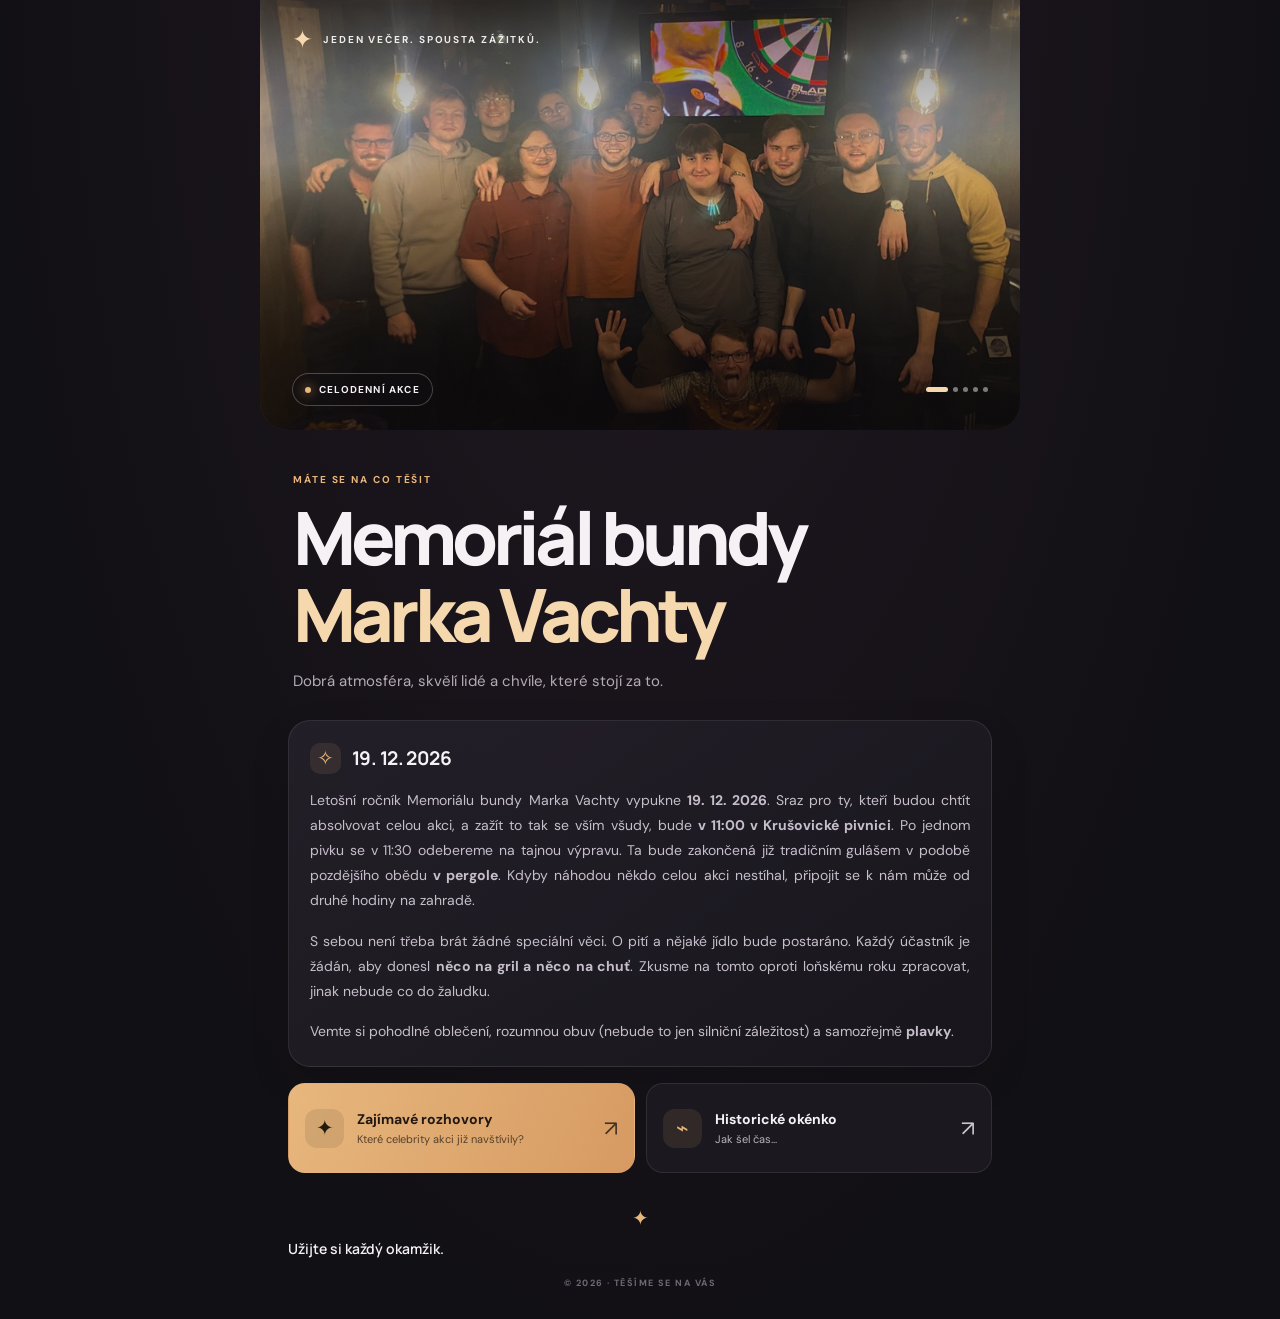
==== index.html @ c3825014 "prvni nahrani webu" ====
<!DOCTYPE html>
<html lang="cs">
<head>
  <meta charset="UTF-8">
  <meta name="viewport" content="width=device-width, initial-scale=1.0">
  <meta name="theme-color" content="#111014">
  <meta name="description" content="Informace o večerní akci.">
  <title>Memoriál bundy Marka Vachty</title>
  <link rel="preconnect" href="https://fonts.googleapis.com">
  <link rel="preconnect" href="https://fonts.gstatic.com" crossorigin>
  <link href="https://fonts.googleapis.com/css2?family=DM+Sans:wght@400;500;600;700&family=Manrope:wght@400;500;600;700;800&display=swap" rel="stylesheet">
  <link rel="stylesheet" href="style.css">
  <script src="script.js" defer></script>
</head>
<body>
  <main class="page-shell">
    <header class="hero" aria-label="Fotografie z večerní akce">
      <div class="hero-slides">
        
        <div class="hero-slide is-active"
            style="--slide-image: url('images/uvodka/1.jpeg')"
            role="img"
            aria-label="Fotografie 1"></div>
        <div class="hero-slide"
            style="--slide-image: url('images/uvodka/2.jpeg')"
            role="img"
            aria-label="Fotografie 2"></div>
        <div class="hero-slide"
            style="--slide-image: url('images/uvodka/3.jpeg')"
            role="img"
            aria-label="Fotografie 3"></div>
        <div class="hero-slide"
            style="--slide-image: url('images/uvodka/4.jpeg')"
            role="img"
            aria-label="Fotografie 4"></div>
        <div class="hero-slide"
            style="--slide-image: url('images/uvodka/5.jpeg')"
            role="img"
            aria-label="Fotografie 5"></div>
</div>
      <div class="hero-shade"></div>
      <div class="hero-topline">
        <span class="brand-mark" aria-hidden="true">✦</span>
        <span class="eyebrow">JEDEN VEČER. SPOUSTA ZÁŽITKŮ.</span>
      </div>
      <div class="hero-bottom">
        <span class="event-tag"><span class="tag-dot"></span> CELODENNÍ AKCE</span>
        <div class="slide-indicators" aria-label="Fotografie">
          <span class="indicator is-active"></span><span class="indicator"></span><span class="indicator"></span><span class="indicator"></span><span class="indicator"></span>
        </div>
      </div>
    </header>

    <section class="intro">
      <p class="section-kicker">MÁTE SE NA CO TĚŠIT</p>
      <h1>Memoriál bundy<br><span>Marka Vachty</span></h1>
      <p class="subtitle">Dobrá atmosféra, skvělí lidé a chvíle, které stojí za to.</p>
    </section>

    <section class="content-card">
      <div class="card-heading">
        <span class="mini-icon" aria-hidden="true">✧</span>
        <h2>19. 12. 2026</h2>
      </div>
      <p>
        Letošní ročník Memoriálu bundy Marka Vachty vypukne <strong>19. 12. 2026</strong>. Sraz pro ty, kteří budou chtít 
        absolvovat celou akci, a zažít to tak se vším všudy, bude <strong>v 11:00 v Krušovické pivnici</strong>. Po jednom 
        pivku se v 11:30 odebereme na tajnou výpravu. Ta bude zakončená již tradičním gulášem v podobě pozdějšího obědu 
        <strong>v pergole</strong>. Kdyby náhodou někdo celou akci nestíhal, připojit se k nám může od druhé hodiny na
        zahradě.
      </p>
      <p>
        S sebou není třeba brát žádné speciální věci. O pití a nějaké jídlo bude postaráno. Každý účastník je žádán,
        aby donesl <strong>něco na gril a něco na chuť</strong>. Zkusme na tomto oproti loňskému roku zpracovat, jinak
        nebude co do žaludku.
      </p>
      <p>
        Vemte si pohodlné oblečení, rozumnou obuv (nebude to jen silniční záležitost) a samozřejmě <strong>plavky</strong>.
      </p>
    </section>

    <section class="actions" aria-label="Další informace">
      <a class="action-button action-primary" href="rozhovory.html">
        <span class="button-icon" aria-hidden="true">✦</span>
        <span><strong>Zajímavé rozhovory</strong><small>Které celebrity akci již navštívily?</small></span>
        <span class="arrow" aria-hidden="true">↗</span>
      </a>
      <a class="action-button action-secondary" href="historie.html">
        <span class="button-icon" aria-hidden="true">⌁</span>
        <span><strong>Historické okénko</strong><small>Jak šel čas...</small></span>
        <span class="arrow" aria-hidden="true">↗</span>
      </a>
    </section>

    <footer class="site-footer">
      <span class="footer-star" aria-hidden="true">✦</span>
      <p>Užijte si každý okamžik.</p>
      <span class="copyright">© <span id="year"></span> · TĚŠÍME SE NA VÁS</span>
    </footer>
  </main>
</body>
</html>
---- style.css ----
/* Základní vzhled – mobilní zařízení jako první */
:root {
  color-scheme: dark;
  --bg: #111014;
  --panel: #1b191f;
  --panel-soft: #211e26;
  --text: #f6f1f5;
  --muted: #b4abb8;
  --accent: #e9b77b;
  --accent-light: #f6d8ae;
  --line: rgba(255,255,255,.09);
  --radius: 22px;
}

* { box-sizing: border-box; }
html { scroll-behavior: smooth; }
body {
  margin: 0;
  min-height: 100vh;
  background:
    radial-gradient(ellipse at 50% -10%, rgba(113, 65, 101, .18), transparent 42rem),
    var(--bg);
  color: var(--text);
  font-family: "DM Sans", sans-serif;
  -webkit-font-smoothing: antialiased;
}
a { color: inherit; }
.page-shell {
  width: min(100%, 760px);
  margin: 0 auto;
  padding: 0 18px 28px;
}
.hero {
  position: relative;
  height: clamp(290px, 74vw, 490px);
  min-height: 290px;
  overflow: hidden;
  margin: 0 -18px;
  background: #29212b;
  isolation: isolate;
}
.hero-slides, .hero-slide, .hero-shade { position: absolute; inset: 0; }
.hero-slide {
  background-image: var(--slide-image);
  background-position: center;
  background-size: cover;
  opacity: 0;
  transform: scale(1.035);
  transition: opacity 1.1s ease, transform 6s ease;
}
.hero-slide.is-active { opacity: 1; transform: scale(1); }
.hero-shade {
  background: linear-gradient(180deg, rgba(12,10,14,.56) 0%, rgba(12,10,14,.06) 38%, rgba(12,10,14,.78) 100%);
  z-index: 1;
  pointer-events: none;
}
.hero-topline, .hero-bottom {
  position: absolute;
  z-index: 2;
  left: 22px;
  right: 22px;
  display: flex;
  align-items: center;
  justify-content: space-between;
}
.hero-topline { top: 23px; justify-content: flex-start; gap: 10px; }
.brand-mark { color: var(--accent-light); font-size: 25px; }
.eyebrow, .section-kicker, .copyright {
  font-size: 10px;
  font-weight: 700;
  letter-spacing: .19em;
}
.eyebrow { color: rgba(255,255,255,.9); }
.hero-bottom { bottom: 24px; }
.event-tag {
  display: inline-flex;
  align-items: center;
  gap: 8px;
  border: 1px solid rgba(255,255,255,.24);
  background: rgba(18,15,20,.4);
  backdrop-filter: blur(12px);
  padding: 9px 12px;
  border-radius: 100px;
  font-size: 10px;
  letter-spacing: .12em;
  font-weight: 700;
}
.tag-dot { width: 6px; height: 6px; border-radius: 50%; background: var(--accent); box-shadow: 0 0 12px var(--accent); }
.slide-indicators { display: flex; gap: 5px; align-items: center; }
.indicator { width: 5px; height: 5px; border-radius: 10px; background: rgba(255,255,255,.45); transition: width .3s, background .3s; }
.indicator.is-active { width: 22px; background: var(--accent-light); }

.intro { padding: 35px 5px 25px; }
.section-kicker { margin: 0 0 13px; color: var(--accent); }
h1, h2, p { margin-top: 0; }
p {
  text-align: justify;
}
h1 {
  font-family: "Manrope", sans-serif;
  font-size: clamp(2.3rem, 10vw, 4.6rem);
  letter-spacing: -.065em;
  line-height: 1.04;
  margin-bottom: 17px;
  font-weight: 800;
}
h1 span { color: var(--accent-light); }
.subtitle {
  max-width: 420px;
  color: var(--muted);
  font-size: 15px;
  line-height: 1.7;
  margin-bottom: 0;
}
.content-card {
  padding: 22px 21px 7px;
  background: linear-gradient(145deg, rgba(36,32,41,.96), rgba(25,23,29,.96));
  border: 1px solid var(--line);
  border-radius: var(--radius);
  box-shadow: 0 16px 40px rgba(0,0,0,.12);
}
.card-heading { display: flex; align-items: center; gap: 11px; margin-bottom: 14px; }
.mini-icon { display: grid; place-items: center; width: 31px; height: 31px; color: var(--accent); background: rgba(233,183,123,.1); border-radius: 10px; font-size: 20px; }
h2 { font-family: "Manrope", sans-serif; font-size: 19px; letter-spacing: -.03em; margin: 0; }
.content-card p { color: #c7becb; font-size: 14px; line-height: 1.8; margin-bottom: 15px; }
.actions { display: grid; gap: 11px; margin-top: 16px; }
.action-button {
  display: flex;
  align-items: center;
  gap: 13px;
  min-height: 78px;
  padding: 15px 16px;
  border-radius: 17px;
  text-decoration: none;
  border: 1px solid var(--line);
  transition: transform .2s ease, border-color .2s ease, background .2s ease;
}
.action-button:focus-visible { outline: 2px solid var(--accent-light); outline-offset: 3px; }
.action-button:hover { transform: translateY(-2px); border-color: rgba(233,183,123,.45); }
.action-primary { background: linear-gradient(115deg, #e7b77d, #d69a62); color: #211811; border-color: transparent; }
.action-secondary { background: var(--panel); }
.button-icon { display: grid; place-items: center; flex: 0 0 39px; height: 39px; border-radius: 12px; background: rgba(20,15,15,.09); font-size: 21px; }
.action-secondary .button-icon { background: rgba(233,183,123,.1); color: var(--accent); }
.action-button strong, .action-button small { display: block; }
.action-button strong { font-size: 14px; font-weight: 700; }
.action-button small { font-size: 11px; margin-top: 4px; opacity: .72; }
.arrow { margin-left: auto; font-size: 22px; opacity: .8; }
.site-footer { text-align: center; padding: 32px 0 0; }
.footer-star { color: var(--accent); font-size: 20px; }
.site-footer p { font-family: "Manrope", sans-serif; font-weight: 600; font-size: 14px; margin: 8px 0 12px; }
.copyright { color: #716977; font-size: 9px; letter-spacing: .16em; }

.subpage { min-height: 100vh; display: flex; flex-direction: column; }
.subpage-main { flex: 1; padding-top: 32px; }
.back-link {
  display: inline-flex; align-items: center; gap: 9px;
  color: var(--accent-light); text-decoration: none; font-size: 13px; font-weight: 700;
  padding: 11px 14px; border: 1px solid rgba(233,183,123,.3); border-radius: 100px;
  background: rgba(233,183,123,.06);
}
.subpage h1 { margin-top: 35px; font-size: clamp(2.4rem, 9vw, 4rem); }
.subpage-copy { color: var(--muted); font-size: 15px; line-height: 1.8; max-width: 560px; }
.placeholder-panel { margin-top: 26px; padding: 22px; border-radius: var(--radius); background: var(--panel); border: 1px solid var(--line); color: var(--muted); line-height: 1.7; }

@media (min-width: 600px) {
  .page-shell { padding-left: 28px; padding-right: 28px; }
  .hero { margin-left: -28px; margin-right: -28px; height: 430px; border-radius: 0 0 28px 28px; }
  .hero-topline, .hero-bottom { left: 32px; right: 32px; }
  .intro { padding-top: 43px; }
  .actions { grid-template-columns: 1fr 1fr; }
  .action-button { min-height: 90px; }
}
@media (prefers-reduced-motion: reduce) {
  *, *::before, *::after { scroll-behavior: auto !important; transition-duration: .01ms !important; animation-duration: .01ms !important; }
}
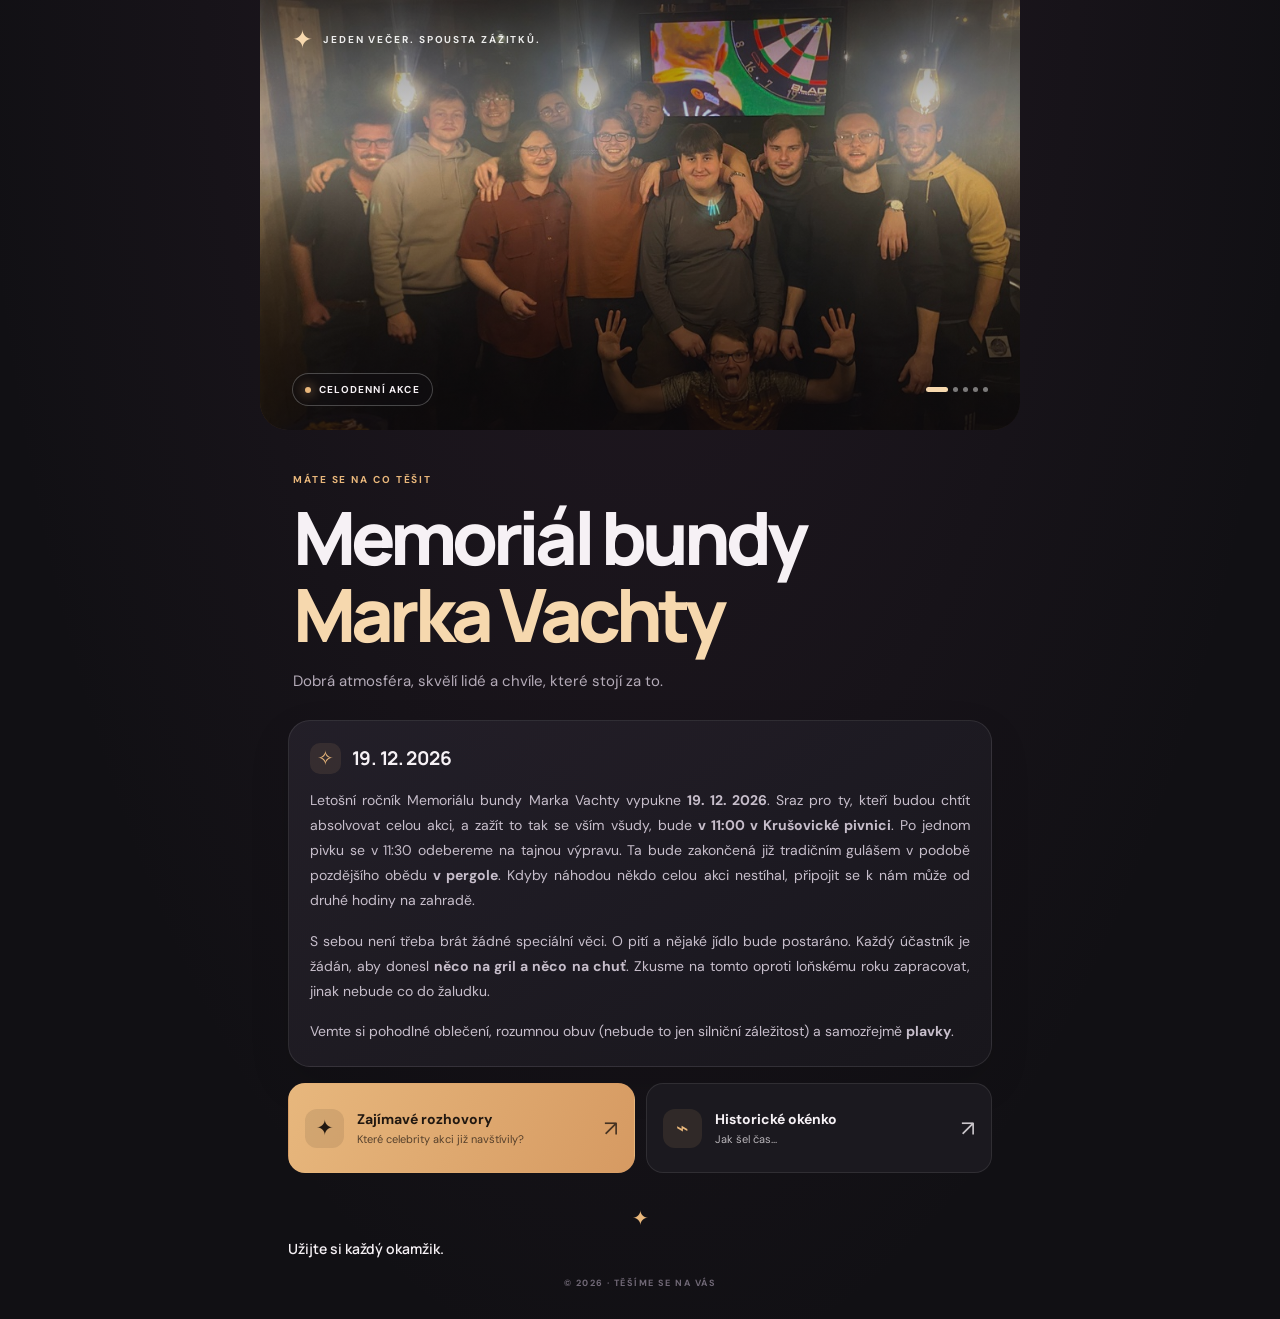
==== commit 81c504a2: "historie" ====
--- a/index.html
+++ b/index.html
@@ -5,7 +5,7 @@
   <meta name="viewport" content="width=device-width, initial-scale=1.0">
   <meta name="theme-color" content="#111014">
   <meta name="description" content="Informace o večerní akci.">
-  <title>Memoriál bundy Marka Vachty</title>
+  <title>MBMV</title>
   <link rel="preconnect" href="https://fonts.googleapis.com">
   <link rel="preconnect" href="https://fonts.gstatic.com" crossorigin>
   <link href="https://fonts.googleapis.com/css2?family=DM+Sans:wght@400;500;600;700&family=Manrope:wght@400;500;600;700;800&display=swap" rel="stylesheet">
@@ -71,7 +71,7 @@
       </p>
       <p>
         S sebou není třeba brát žádné speciální věci. O pití a nějaké jídlo bude postaráno. Každý účastník je žádán,
-        aby donesl <strong>něco na gril a něco na chuť</strong>. Zkusme na tomto oproti loňskému roku zpracovat, jinak
+        aby donesl <strong>něco na gril a něco na chuť</strong>. Zkusme na tomto oproti loňskému roku zapracovat, jinak
         nebude co do žaludku.
       </p>
       <p>
